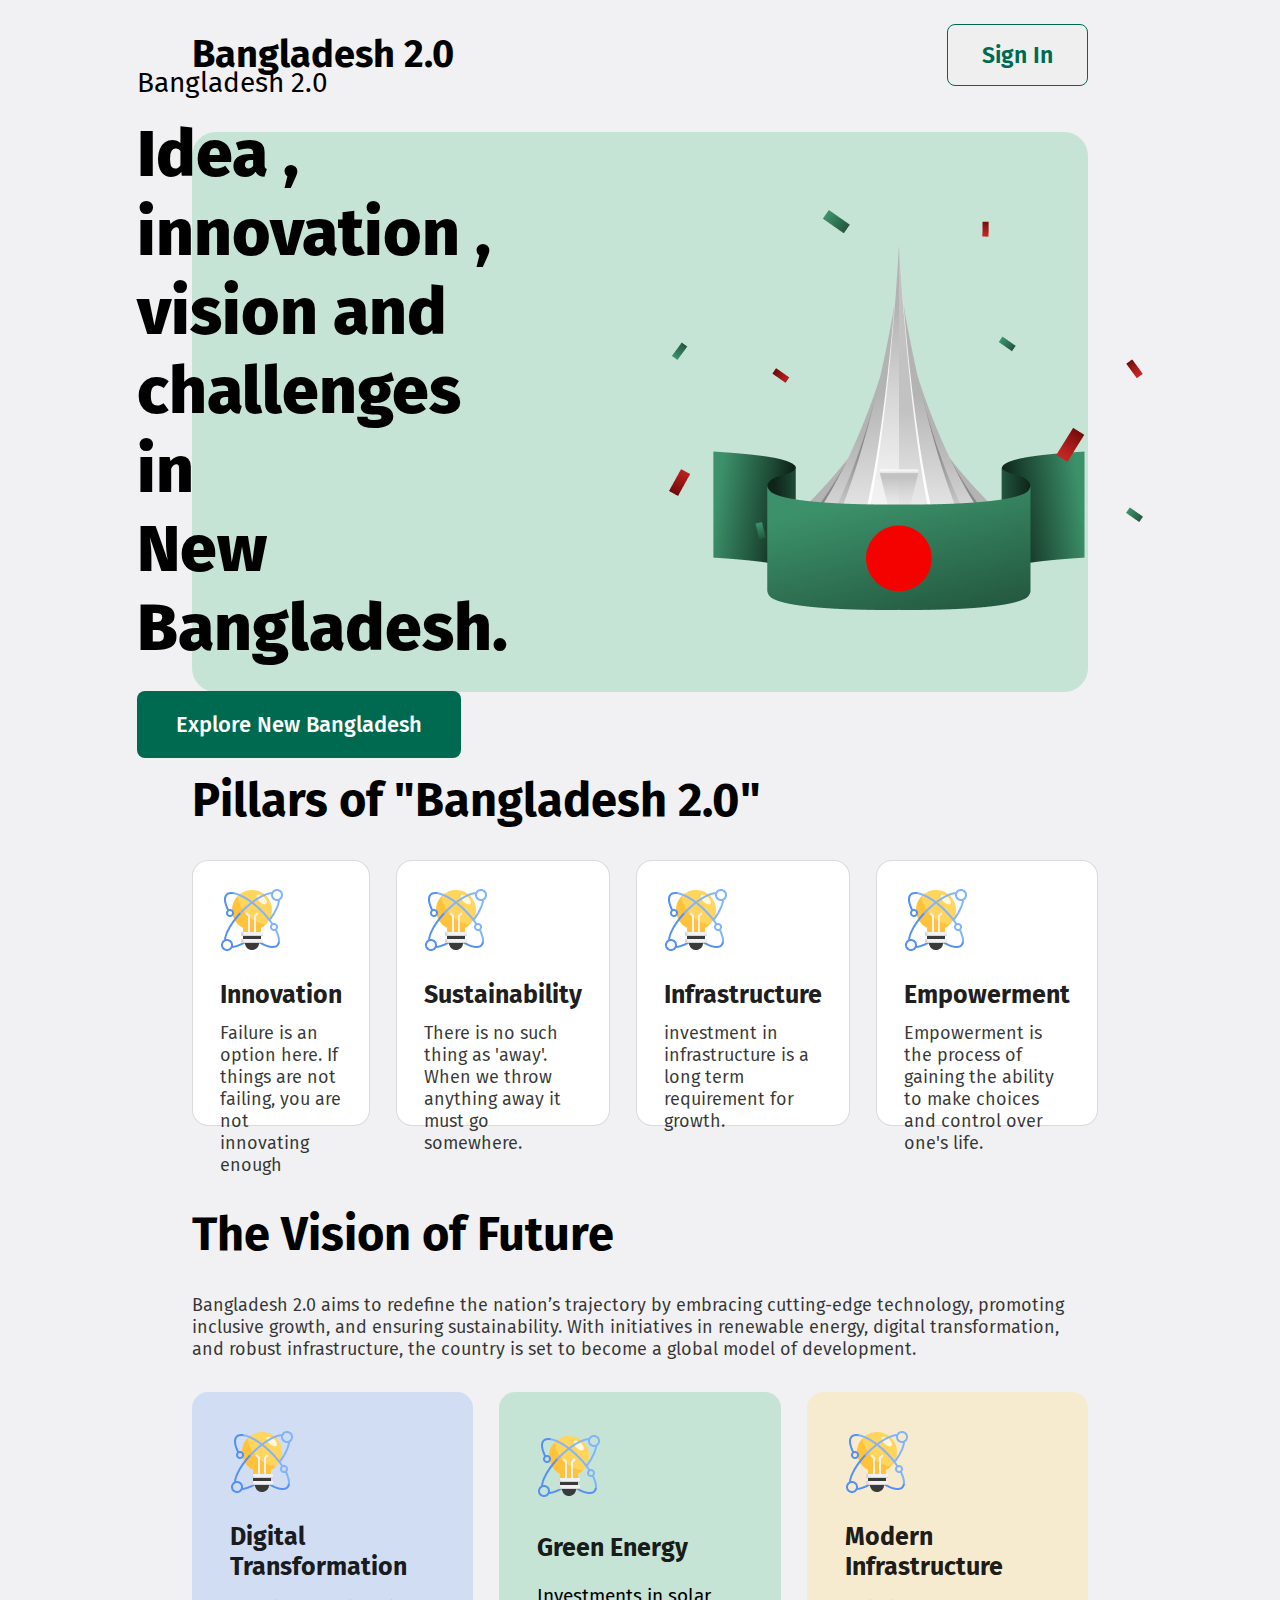
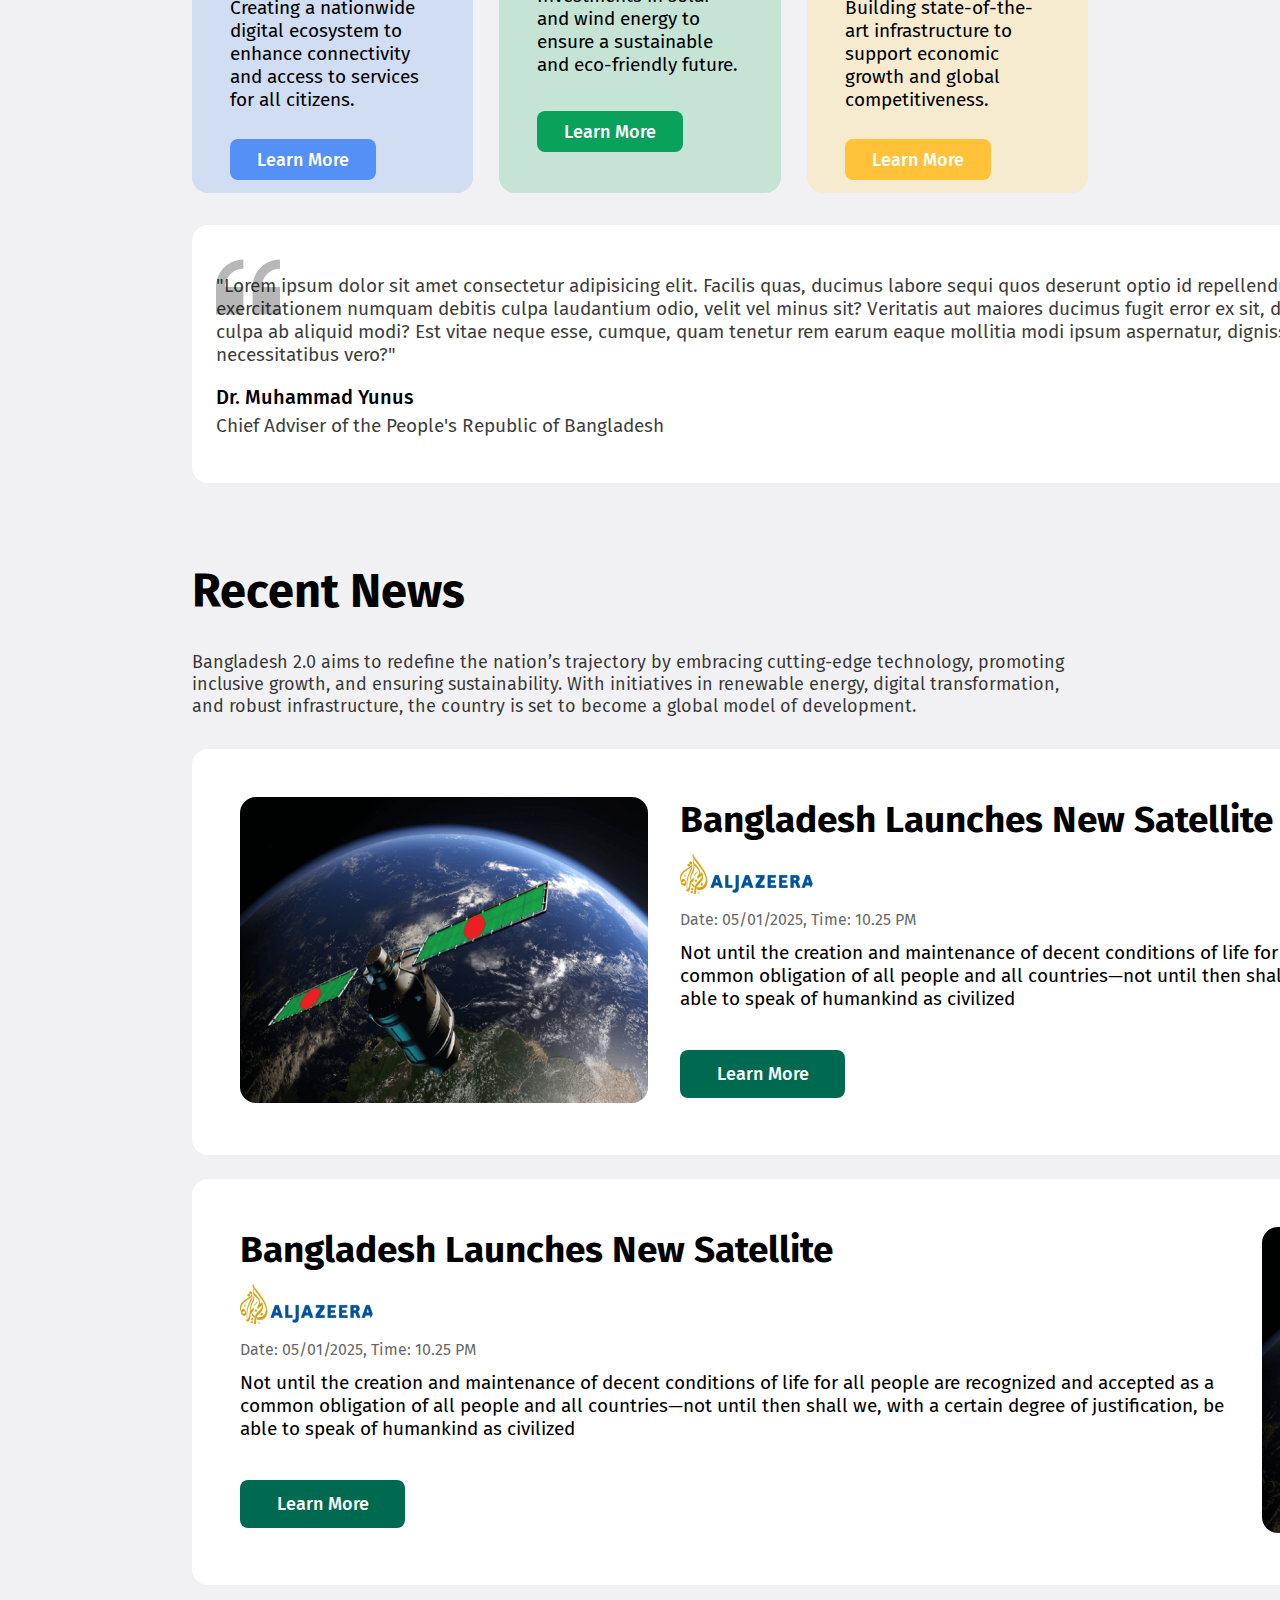
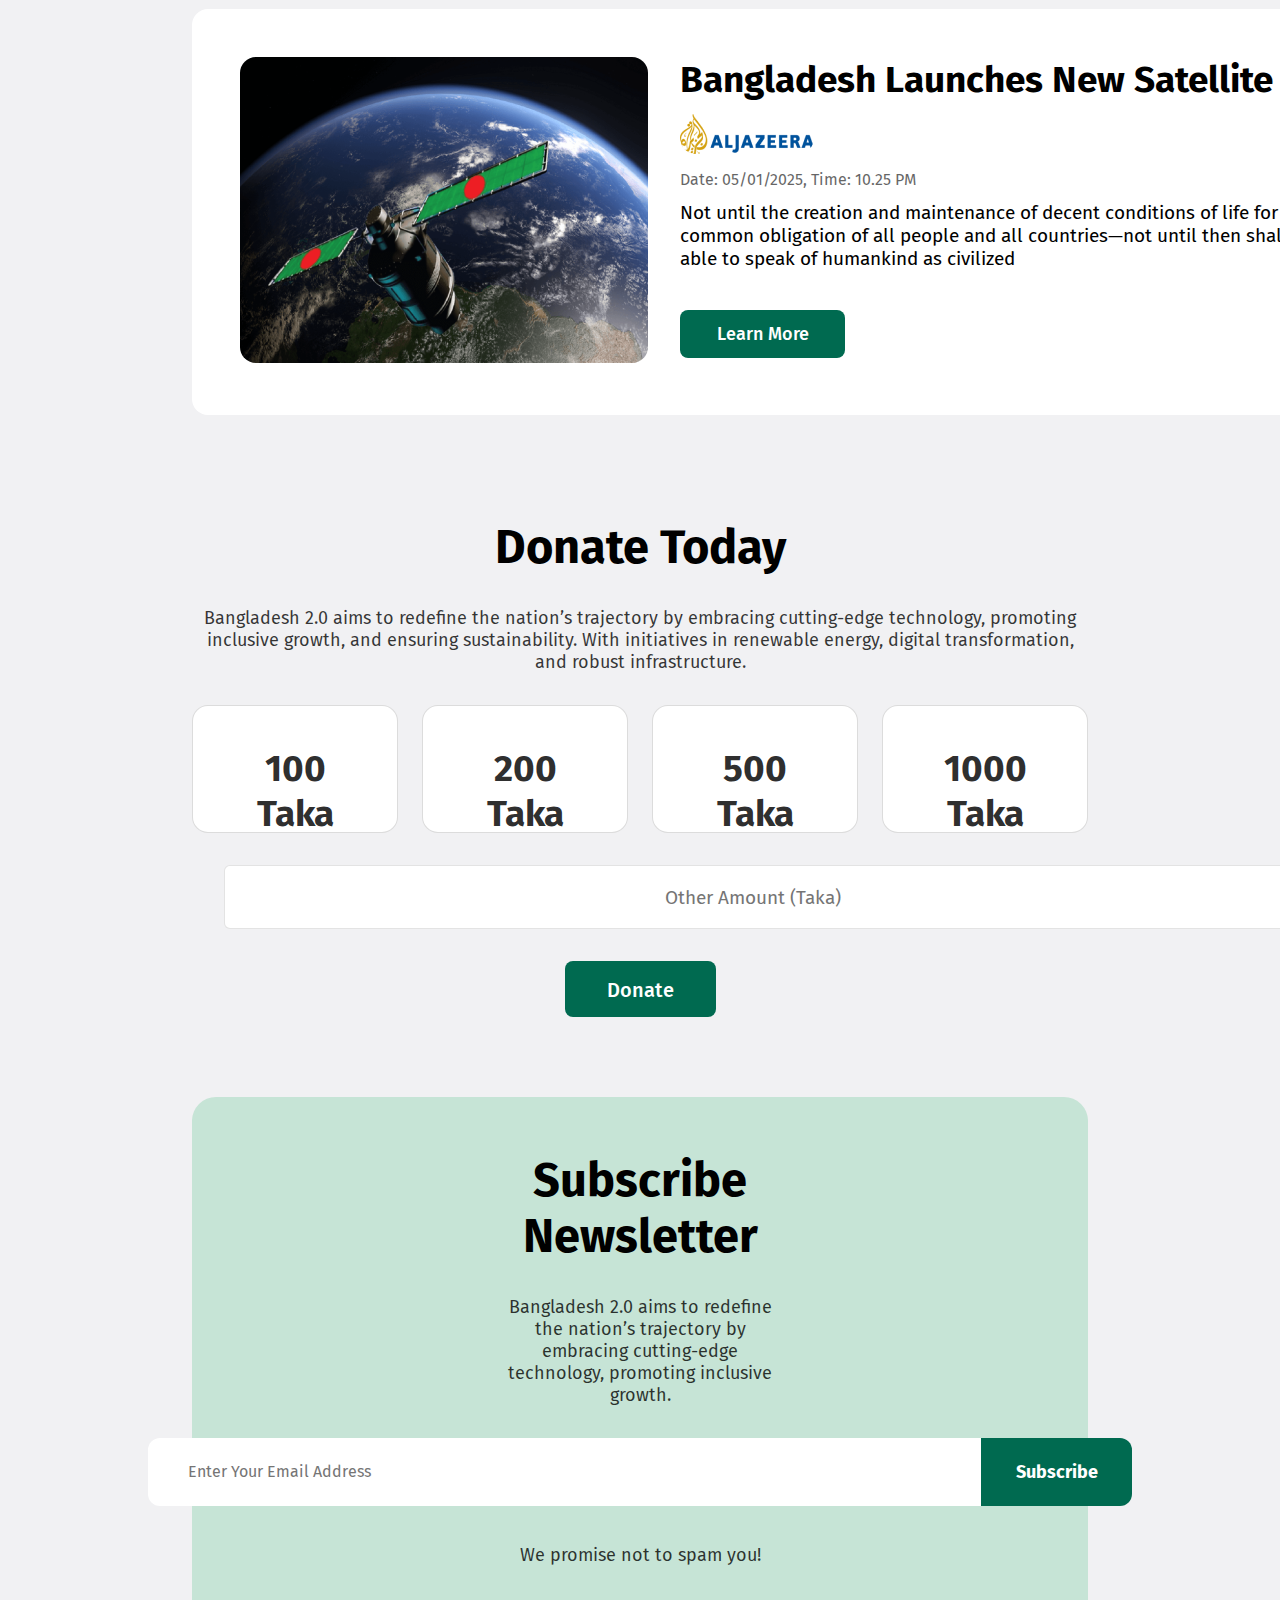
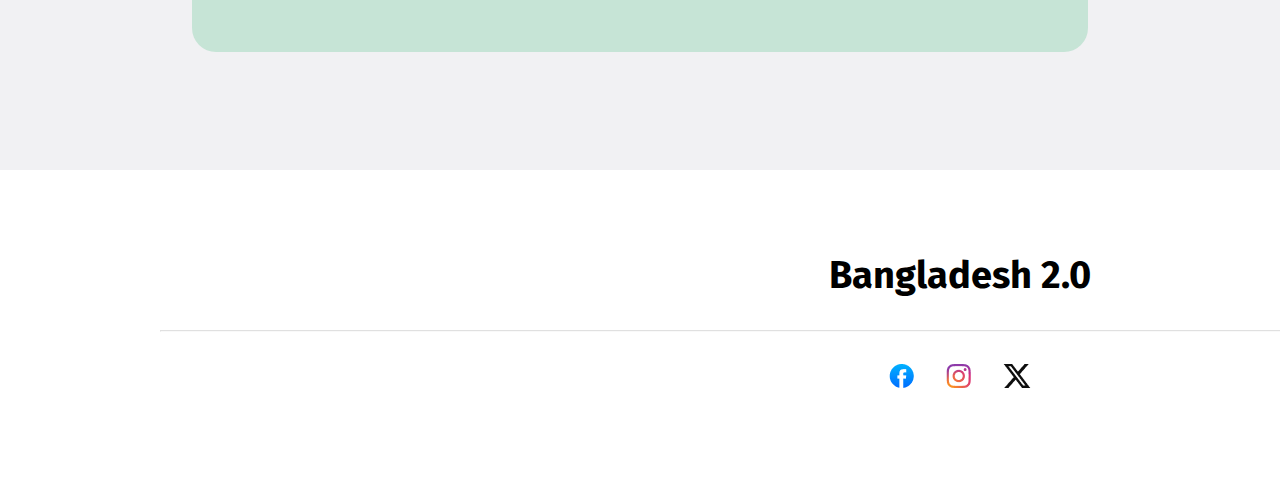
==== index.html @ 7dfcede5 "added hover effect and fixde name issue" ====
<!DOCTYPE html>
<html lang="en">

<head>
    <meta charset="UTF-8">
    <meta name="viewport" content="width=device-width, initial-scale=1.0">
    <title>Bangladesh 2.0</title>
    <link rel="preconnect" href="https://fonts.googleapis.com">
    <link rel="preconnect" href="https://fonts.gstatic.com" crossorigin>
    <link
        href="https://fonts.googleapis.com/css2?family=Fira+Sans:ital,wght@0,100;0,200;0,300;0,400;0,500;0,600;0,700;0,800;0,900;1,100;1,200;1,300;1,400;1,500;1,600;1,700;1,800;1,900&family=Open+Sans:ital,wght@0,300..800;1,300..800&display=swap"
        rel="stylesheet">
    <link rel="stylesheet" href="./Style/style.css">
    <link rel="shortcut icon" href="./assets/images.jpeg" type="image/x-icon">
</head>

<body class="fira-sans-regular">
    <header>
        <nav class="nav-bar">
            <a href=""><h2 class="nav-title">Bangladesh 2.0</h2></a>
            <button class="nav-btn">Sign In</button>
        </nav>

    </header>
    <main>
        <div class="bd-2-0">
            <div>
                <h4 class="header-subtitle">Bangladesh 2.0</h4>
                <h1 class="header-title">Idea , innovation , <br>
                    vision and challenges in <br> New Bangladesh.</h1>
                <button class="explore-btn">Explore New Bangladesh</button>
            </div>
            <div>
                <img src="./assets/hero.png" alt="">
            </div>
        </div>

        <div class="Pillars-of-bd">
            <h2 class="pillar-title">Pillars of "Bangladesh 2.0"</h2>
            <div class="pillar-box">
                <div class="box-style">
                    <img src="./assets/card-icon.png" alt="">
                    <h4 class="piller-header">Innovation</h4>
                    <p class="header-description">Failure is an option here. If things are not failing, you are not innovating enough </p>
                </div>
                <div class="box-style">
                    <img src="./assets/card-icon.png" alt="">
                    <h4 class="piller-header">Sustainability</h4>
                    <p class="header-description">There is no such thing as 'away'. When we throw anything away it must go somewhere.</p>
                </div>
                <div class="box-style">
                    <img src="./assets/card-icon.png" alt="">
                    <h4 class="piller-header">Infrastructure</h4>
                    <p class="header-description">investment in infrastructure is a long term requirement for growth.</p>
                </div>
                <div class="box-style">
                    <img src="./assets/card-icon.png" alt="">
                    <h4 class="piller-header">Empowerment</h4>
                    <p class="header-description">Empowerment is the process of gaining the ability to make choices and control over one's life. </p>
                </div>
            </div>
        </div>

        <div class="vision-section">
            <h2 class="vision-title">The Vision of Future</h2>
            <p class="vision-description">Bangladesh 2.0 aims to redefine the nation’s trajectory by embracing
                cutting-edge technology, promoting inclusive growth, and ensuring sustainability. With initiatives in
                renewable energy, digital transformation, and robust infrastructure, the country is set to become a
                global model of development.</p>

            <div class="vision-box">
                <div class="blue-box">
                    <img src="./assets/card-icon.png" alt="">
                    <h4 class="box-title">Digital Transformation</h4>
                    <p class="box-description">Creating a nationwide digital ecosystem to enhance connectivity and
                        access to services for all citizens.</p>
                    <button class="blue-btn">Learn More</button>
                </div>
                <div class="green-box">
                    <img src="./assets/card-icon.png" alt="">
                    <h4 class="box-title">Green Energy</h4>
                    <p class="box-description">Investments in solar and wind energy to ensure a sustainable and
                        eco-friendly future.</p>
                    <button class="green-btn">Learn More</button>
                </div>
                <div class="yellow-box">
                    <img src="./assets/card-icon.png" alt="">
                    <h4 class="box-title">Modern Infrastructure</h4>
                    <p class="box-description">Building state-of-the-art infrastructure to support economic growth and
                        global competitiveness.</p>
                    <button class="yellow-btn">Learn More</button>
                </div>
            </div>
            <div class="quote">
                <div class="quote-img">
                    <p class="quote-description">"Lorem ipsum dolor sit amet consectetur adipisicing elit. Facilis quas,
                        ducimus labore sequi quos deserunt optio id repellendus tempora veniam amet porro corporis
                        exercitationem numquam debitis culpa laudantium odio, velit vel minus sit? Veritatis aut maiores
                        ducimus fugit error ex sit, dignissimos eum tempora perferendis a rem culpa ab aliquid modi? Est
                        vitae neque esse, cumque, quam tenetur rem earum eaque mollitia modi ipsum aspernatur,
                        dignissimos excepturi aliquam architecto soluta necessitatibus vero?"</p>
                    <h3 class="dr">Dr. Muhammad Yunus</h3>
                    <p class="dr-title">Chief Adviser of the People's Republic of Bangladesh</p>
                </div>
            </div>
        </div>

        <div class="news-section">
            <h2 class="text-style-1">Recent News</h2>
            <p class="text-style-2">Bangladesh 2.0 aims to redefine the nation’s trajectory by embracing cutting-edge
                technology, promoting inclusive growth, and ensuring sustainability. With initiatives in renewable
                energy, digital transformation, and robust infrastructure, the country is set to become a global model
                of development.</p>
                
                <div class="news-container">
                    <div class="news-box">
                        <div>
                            <img src="./assets/satelite.png" alt="">
                        </div>
                        <div>
                            <h2 class="news-title">Bangladesh Launches New Satellite</h2>
                            <img src="./assets/al-jazeera.png" alt="">
                            <p class="Time-date">Date: 05/01/2025, Time: 10.25 PM</p>
                            <p class="news-details">Not until the creation and maintenance of decent conditions of life for all people are recognized
                                and accepted as a common obligation of all people and all countries—not until then shall we,
                                with a certain degree of justification, be able to speak of humankind as civilized</p>
                            <button class="learn-more">Learn More</button>    
                        </div>
                    </div>
                    <div class="news-box">
                        <div>
                            <h2 class="news-title">Bangladesh Launches New Satellite</h2>
                            <img src="./assets/al-jazeera.png" alt="">
                            <p class="Time-date">Date: 05/01/2025, Time: 10.25 PM</p>
                            <p class="news-details">Not until the creation and maintenance of decent conditions of life for all people are recognized
                                and accepted as a common obligation of all people and all countries—not until then shall we,
                                with a certain degree of justification, be able to speak of humankind as civilized</p>
                            <button class="learn-more">Learn More</button>    
                        </div>
                        <div>
                            <img src="./assets/satelite.png" alt="">
                        </div>
                    </div>
                    <div class="news-box">
                        <div>
                            <img src="./assets/satelite.png" alt="">
                        </div>
                        <div>
                            <h2 class="news-title">Bangladesh Launches New Satellite</h2>
                            <img src="./assets/al-jazeera.png" alt="">
                            <p class="Time-date">Date: 05/01/2025, Time: 10.25 PM</p>
                            <p class="news-details">Not until the creation and maintenance of decent conditions of life for all people are recognized
                                and accepted as a common obligation of all people and all countries—not until then shall we,
                                with a certain degree of justification, be able to speak of humankind as civilized</p>
                            <button class="learn-more">Learn More</button>    
                        </div>
                    </div>
                </div>
        </div>

        <div class="donate-section">
            <h2 class="text-style-1">Donate Today</h2>
            <p class="text-style-2">Bangladesh 2.0 aims to redefine the nation’s trajectory by embracing cutting-edge technology, promoting inclusive growth, and ensuring sustainability. With initiatives in renewable energy, digital transformation, and robust infrastructure.</p>
            <div class="donate-amount">
                    <button class="tk">100 Taka</button>
                    <button class="tk">200 Taka</button>
                    <button class="tk">500 Taka</button>
                    <button class="tk">1000 Taka</button>
            </div>
            <input class="other-amount" type="number" placeholder="Other Amount (Taka)">
            <br>
            <button class="donate-btn">Donate</button>
        </div>

        <div class="subscrib-section">
            <h2 class="subs-title">Subscribe Newsletter</h2>
            <p class="subs-description">Bangladesh 2.0 aims to redefine the nation’s trajectory by embracing cutting-edge <br> technology, promoting inclusive growth.</p>
            <div class="subscribe-box">
                <input class="email-box" type="text" placeholder="Enter Your Email Address">
                <button class="subs-btn">Subscribe</button>
            </div>
            <br>
            <br>
            <p class="subs-description">We promise not to spam you!</p>
        </div>
        
    </main>
    <footer>
        <div class="footer-section">
            <div class="footer-content">
                <a href=""><h2 class="footer-title">Bangladesh 2.0</h2></a>
            <hr>
            <div class="footer-img">
                <a href=""><img src="./assets/facebook.png" alt=""></a>
                <a href=""><img src="./assets/instagram.png" alt=""></a>
                <a href=""><img src="./assets/x.png" alt=""></a>
            </div>
            </div>
        </div>
        
    </footer>

</body>

</html>
---- Style/style.css ----
/* font style */
.fira-sans-regular {
    font-family: "Fira Sans", serif;
    font-weight: 400;
    font-style: normal;
}


* {
    margin: 0px;
    padding: 0px;
}

/* shared style */

.text-style-1 {
    font-size: 47px;
    font-weight: 700;
    margin-bottom: 32px;
}

.text-style-2 {
    font-size: 18px;
    color: rgba(0, 0, 0, 0.781);
    margin-bottom: 32px;
}

header {
    background-color: #F1F1F3;
}

main {
    background-color: #F1F1F3;
}

footer{
    background-color: #F1F1F3;
    padding-top: 38px;
}

.nav-bar {
    display: flex;
    justify-content: space-between;
    padding-bottom: 22px;
}

.nav-title {
    font-size: 38px;
    font-weight: bold;
    padding: 31px 192px;
}

header nav a{
    text-decoration: none;
    color: black;
}

/* BD-2.0 style */

.nav-btn {
    color: #006A50;
    border: 1px solid #006A50;
    border-radius: 8px;
    height: 62px;
    width: 141px;
    font-size: 23px;
    font-weight: 600;
    padding: 15px 30px;
    margin: 24px 192px;
    font-family: "Fira Sans", serif;
    cursor: pointer;
}

.nav-btn:hover{
    color: #FFFFFF;
    background-color: #006A50;
}

.bd-2-0 {
    display: flex;
    align-items: center;
    justify-content: center;
    background-color: #C6E4D6;
    gap: 160px;
    margin: 0px 192px;
    border-radius: 24px;
    height: 560px;
}

.header-subtitle {
    font-size: 28px;
    font-weight: 400;
    margin-bottom: 15px;
}

.header-title {
    font-size: 66px;
    font-weight: 800;
    margin-bottom: 24px;
}

.explore-btn {
    color: #FFFFFF;
    height: 67px;
    width: 324px;
    background-color: #006A50;
    padding: 17px 34px;
    font-size: 22px;
    font-family: "Fira Sans", serif;
    font-weight: 500;
    border-radius: 8px;
    border: none;
    cursor: pointer;
}

.explore-btn:hover{
    color: white;
    background-color: #527a68;
}

/* pillar section style */

.Pillars-of-bd {
    margin: 80px 192px;
}

.pillar-title {
    font-size: 47px;
    font-weight: 700;
    margin-bottom: 32px;
}

.pillar-box {
    display: flex;
    gap: 26px;
}

.box-style {
    height: 210px;
    width: 360px;
    background-color: white;
    border-radius: 16px;
    border: 1px solid rgba(14, 14, 14, 0.15);
    padding: 27px;
}

.piller-header {
    font-size: 25px;
    font-weight: bold;
    color: rgba(0, 0, 0, 0.89);
    margin-top: 24px;
    margin-bottom: 12px;
}

.header-description {
    font-size: 18px;
    color: rgba(0, 0, 0, 0.781);

}

/* vision section style */

.vision-section {
    margin: 80px 192px;
}

.vision-title {
    font-size: 47px;
    font-weight: 700;
    margin-bottom: 32px;
}

.vision-description {
    font-size: 18px;
    color: rgba(0, 0, 0, 0.781);
    margin-bottom: 32px;
}

.vision-box {
    display: flex;
    gap: 26px;
    margin-bottom: 32px;
}

.blue-box {
    height: 325px;
    width: 492px;
    background-color: rgba(84, 144, 245, 0.2);
    border: none;
    border-radius: 16px;
    padding: 38px;
    display: flex;
    flex-direction: column;
    justify-content: space-around;
    align-items: start;
}

.blue-btn {
    height: 41px;
    width: 146px;
    color: white;
    background-color: #5490F5;
    border: none;
    border-radius: 8px;
    padding: 10px 20px;
    font-size: 18px;
    font-family: "Fira Sans", serif;
    font-weight: 500;
    cursor: pointer;
}

.blue-btn:hover{
    color: #5490F5;
    background-color: white;
}

.green-box {
    height: 325px;
    width: 492px;
    background-color: #C6E4D6;
    border: none;
    border-radius: 16px;
    padding: 38px;
    display: flex;
    flex-direction: column;
    justify-content: space-around;
    align-items: start;
}

.green-btn {
    height: 41px;
    width: 146px;
    color: white;
    background-color: #09A15C;
    border: none;
    border-radius: 8px;
    padding: 10px 20px;
    font-size: 18px;
    font-family: "Fira Sans", serif;
    font-weight: 500;
    cursor: pointer;
}

.green-btn:hover{
    color: #09A15C;
    background-color: white;
}

.yellow-box {
    height: 325px;
    width: 492px;
    background-color: #F7EBCF;
    border: none;
    border-radius: 16px;
    padding: 38px;
    display: flex;
    flex-direction: column;
    justify-content: space-around;
    align-items: start;
}

.yellow-btn {
    height: 41px;
    width: 146px;
    color: white;
    background-color: #FFC239;
    border: none;
    border-radius: 8px;
    padding: 10px 20px;
    font-size: 18px;
    font-family: "Fira Sans", serif;
    font-weight: 500;
    cursor: pointer;
}

.yellow-btn:hover{
    color: #FFC239;
    background-color: white;
}

.box-title {
    font-size: 25px;
    font-weight: bold;
    color: rgba(0, 0, 0, 0.89);
    margin-top: 28px;
    margin-bottom: 14px;
}

.box-description {
    font-size: 19px;
    margin-bottom: 28px;

}

/* quote style */

.quote {
    height: 180px;
    width: 1470px;
    background-color: white;
    border: none;
    border-radius: 16px;
    padding: 30px 24px 48px;

}

.quote-img {
    background: url(../assets/quote-bg.png);
    background-repeat: no-repeat;
    background-position: top left;
}

.quote-description {
    font-size: 19px;
    color: #0e0e0ed2;
    padding: 19px 0px;
    /* margin-bottom: 12px; */
}

.dr {
    font-size: 20px;
    font-weight: 500;
    margin-bottom: 5px;

}

.dr-title {
    font-size: 19px;
    color: #0e0e0ed2;
    /* margin-bottom: 12px; */
}

/* news section style */

.news-section {
    margin: 80px 192px;
}

.news-container {
    /* margin: 80px 192px; */
    display: flex;
    flex-direction: column;

}

.news-box {
    height: 310px;
    width: 1430px;
    padding: 48px;
    border: none;
    border-radius: 16px;
    background-color: white;
    display: flex;
    gap: 32px;
}

.news-title {
    font-size: 37px;
    font-weight: bold;
    margin-bottom: 12px;
}

.Time-date {
    margin: 12px 0;
    opacity: 0.6;
}

.news-details {
    font-size: 19px;
    margin-bottom: 40px;
}

.learn-more {
    color: #FFFFFF;
    height: 48px;
    width: 165px;
    background-color: #006A50;
    padding: 13px 26px;
    font-size: 18px;
    font-family: "Fira Sans", serif;
    font-weight: 500;
    border-radius: 8px;
    border: none;
    cursor: pointer;
}

.learn-more:hover{
    color: #006A50;
    background-color: transparent;
    border: 2px solid #006A50;
}

.news-container .news-box {
    margin-bottom: 24px;
}

.news-container img {
    border-radius: 16px;
}

/* donate section style */

.donate-section {
    text-align: center;
    margin: 80px 192px;
}

.donate-amount {
    display: flex;
    align-items: center;
    justify-content: center;
    gap: 24px;
}

.tk {
    height: 128px;
    width: 260px;
    background-color: white;
    border: 1px solid rgba(0, 0, 0, 0.137);
    border-radius: 16px;
    font-size: 37px;
    font-weight: bold;
    padding: 40px;
    color: rgba(0, 0, 0, 0.836);
    font-family: "Fira Sans", serif;
    cursor: pointer;
}

.tk:hover{
    color: black;
    background-color: #C6E4D6;
    /* border: 2px solid #006A50; */
}

.other-amount {
    height: 64px;
    width: 1072px;
    border: 1px solid rgba(0, 0, 0, 0.11);
    border-radius: 6px;
    text-align: center;
    font-size: 19px;
    box-sizing: border-box;
    background: rgb(255, 255, 255);
    margin: 32px 32px;
    font-family: "Fira Sans", serif;
}

.donate-btn{
    color: #FFFFFF;
    height: 56px;
    width: 151px;
    background-color: #006A50;
    padding: 17px 34px;
    font-size: 20px;
    font-family: "Fira Sans", serif;
    font-weight: 500;
    border-radius: 8px;
    border: none;
    cursor: pointer;
}

.donate-btn:hover{
    color: #006A50;
    background-color: transparent;
    border: 2px solid #006A50;
}


/* subscribe section style */

.subscrib-section{
    display: flex;
    flex-direction: column;
    justify-content: center;
    align-items: center;
    background-color: #C6E4D6;
    margin: 0px 192px;
    border-radius: 24px;
    height: 395px;
    padding: 80px 310px;

}

.subs-title{
    font-size: 47px;
    font-weight: 700;
    margin-bottom: 32px;
    text-align: center;
}

.subs-description{
    font-size: 18px;
    color: rgba(0, 0, 0, 0.781);
    margin-bottom: 32px;
    text-align: center;
}
.subscribe-box{
    display: flex;
    gap: 0px;
}

.email-box{
    height: 32px;
    width: 390px;
    text-align: start;
    padding: 18px 403px 18px 40px;
    font-size: 16px;
    color: rgba(0, 0, 0, 0.603);
    /* margin: 32px 0px; */
    border-radius: 12px 0px 0px 12px;
    border: none;
    font-family: "Fira Sans", serif;
}

.subs-btn{
    color: #FFFFFF;
    height: 68px;
    width: 151px;
    background-color: #006A50;
    padding: 17px 34px;
    font-size: 18px;
    font-family: "Fira Sans", serif;
    font-weight: 700;
    border-radius: 0px 12px 12px 0;
    border: none;
    cursor: pointer;
}

.subs-btn:hover{
    color: white;
    background-color: #527a68;
}


/* footer section style */

.footer-section{
    height: 226px;
    width: 1600px;
    padding: 50px 160px;
    margin-top: 80px;
    background-color: white;
} 

.footer-content{
    display: flex;
    flex-direction: column;
}

.footer-title{
    font-size: 38px;
    font-weight: 700;
    margin: 32px 32px;
    text-align: center;
    
}

.footer-img{
    display: flex;
    justify-content: center;
    gap: 32px;
    margin-top: 32px;
}

footer a{
    text-decoration: none;
    color: black;
}

hr{
    opacity: 0.3;
}
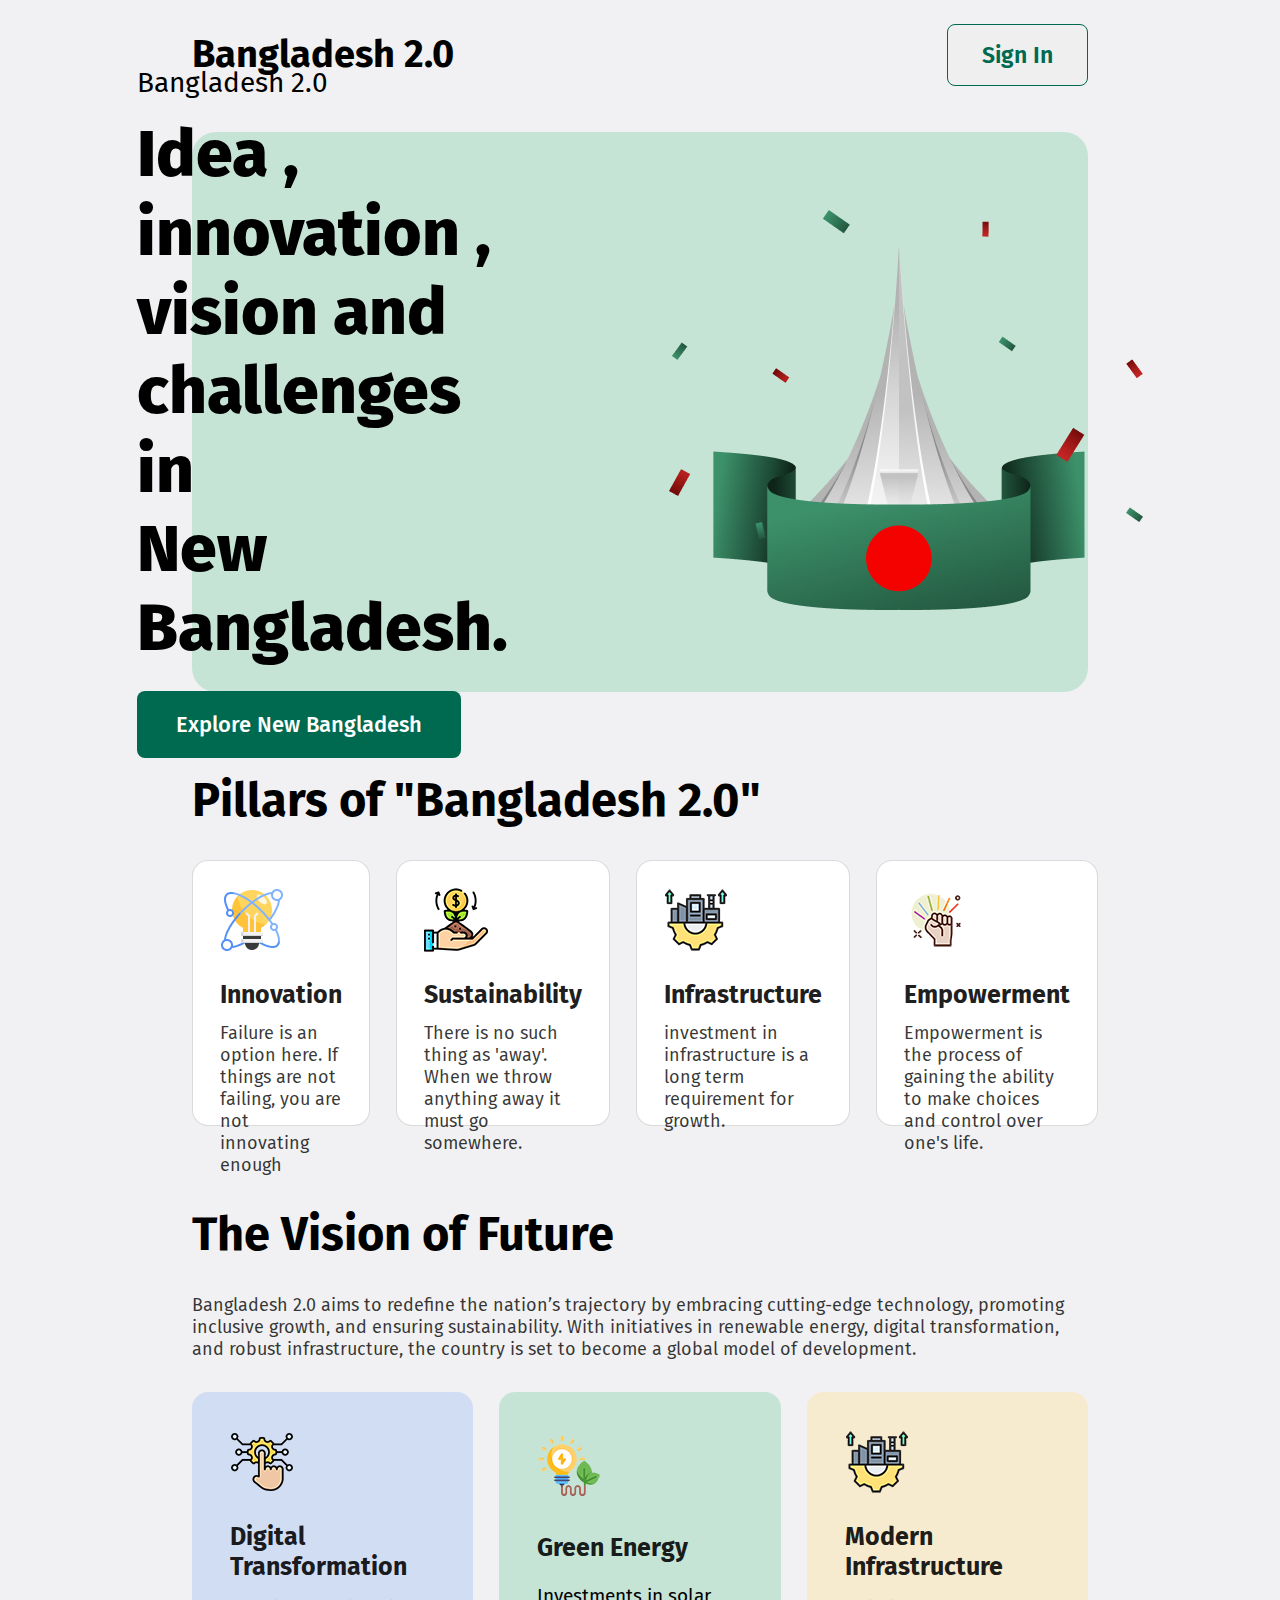
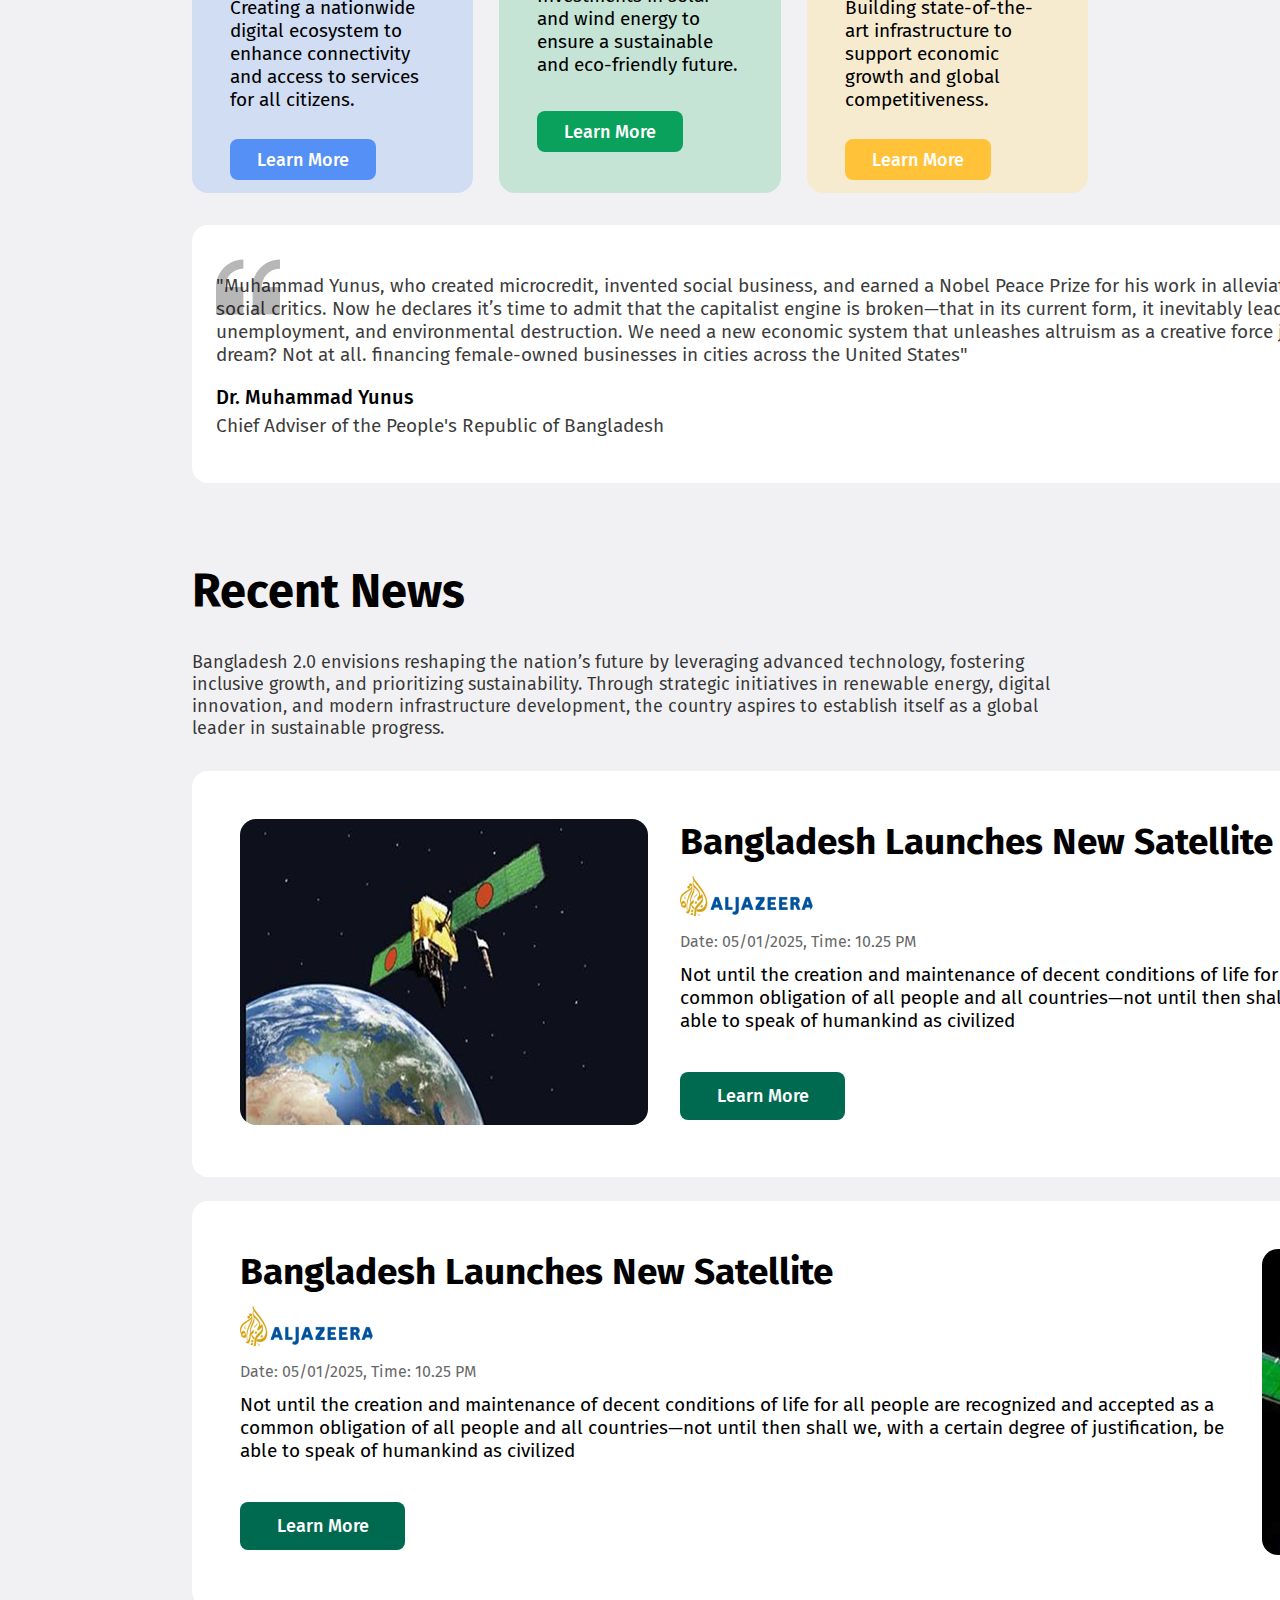
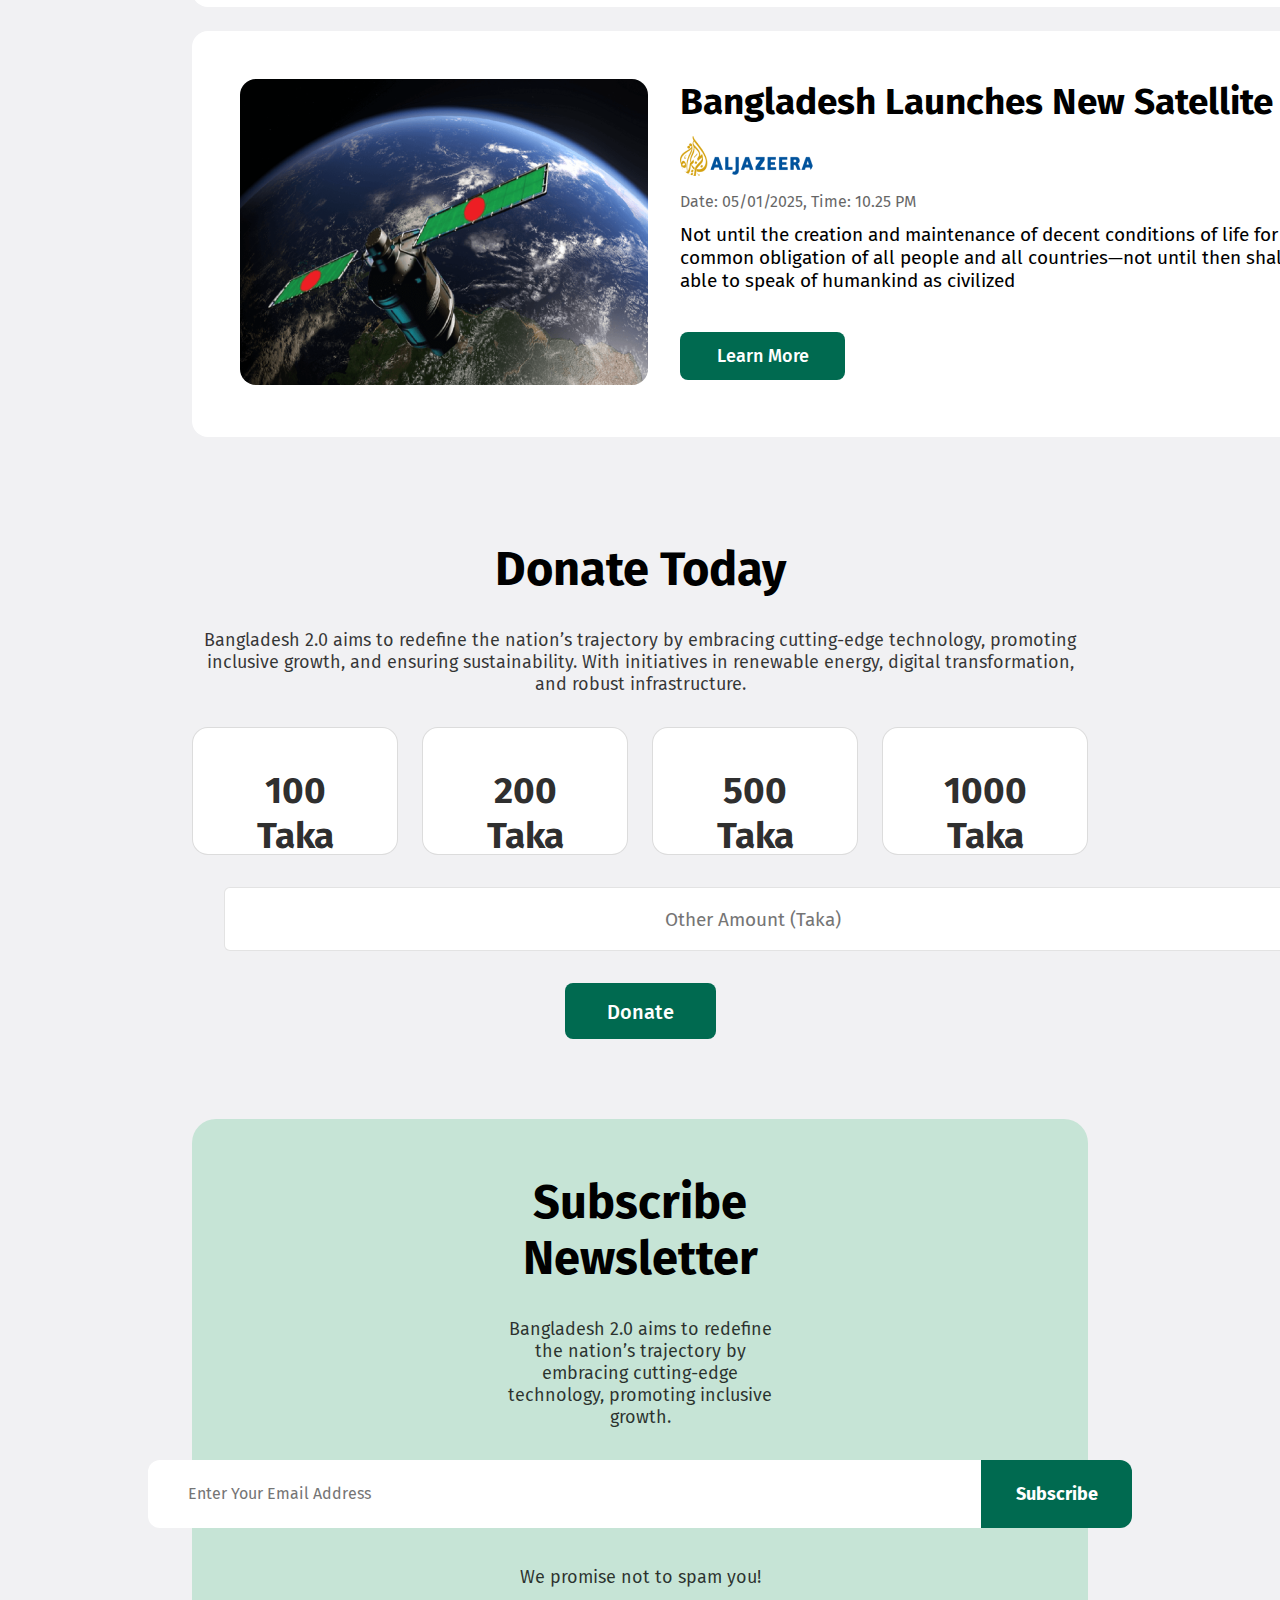
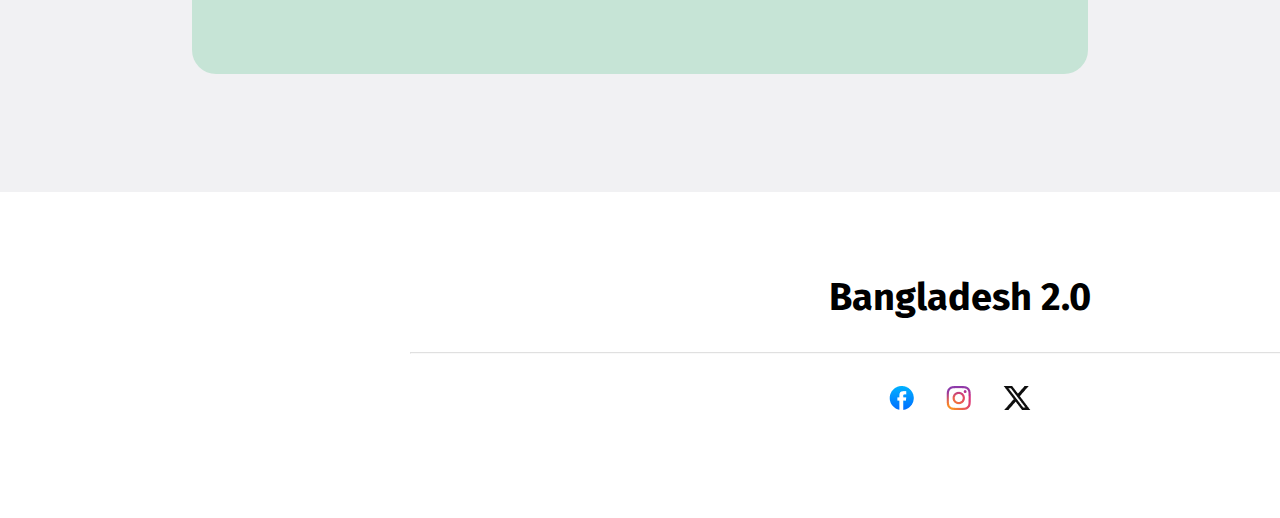
==== commit 35727648: "changed icons and added text insted of lorems" ====
--- a/index.html
+++ b/index.html
@@ -44,17 +44,17 @@
                     <p class="header-description">Failure is an option here. If things are not failing, you are not innovating enough </p>
                 </div>
                 <div class="box-style">
-                    <img src="./assets/card-icon.png" alt="">
+                    <img src="./assets/Sustainability icon.png" alt="">
                     <h4 class="piller-header">Sustainability</h4>
                     <p class="header-description">There is no such thing as 'away'. When we throw anything away it must go somewhere.</p>
                 </div>
                 <div class="box-style">
-                    <img src="./assets/card-icon.png" alt="">
+                    <img src="./assets/infrustrructure icon.png" alt="">
                     <h4 class="piller-header">Infrastructure</h4>
                     <p class="header-description">investment in infrastructure is a long term requirement for growth.</p>
                 </div>
                 <div class="box-style">
-                    <img src="./assets/card-icon.png" alt="">
+                    <img src="./assets/empowerment icon.png" alt="">
                     <h4 class="piller-header">Empowerment</h4>
                     <p class="header-description">Empowerment is the process of gaining the ability to make choices and control over one's life. </p>
                 </div>
@@ -70,21 +70,21 @@
 
             <div class="vision-box">
                 <div class="blue-box">
-                    <img src="./assets/card-icon.png" alt="">
+                    <img src="./assets/Digital Transformation icon.png" alt="">
                     <h4 class="box-title">Digital Transformation</h4>
                     <p class="box-description">Creating a nationwide digital ecosystem to enhance connectivity and
                         access to services for all citizens.</p>
                     <button class="blue-btn">Learn More</button>
                 </div>
                 <div class="green-box">
-                    <img src="./assets/card-icon.png" alt="">
+                    <img src="./assets/green energy icon.png" alt="">
                     <h4 class="box-title">Green Energy</h4>
                     <p class="box-description">Investments in solar and wind energy to ensure a sustainable and
                         eco-friendly future.</p>
                     <button class="green-btn">Learn More</button>
                 </div>
                 <div class="yellow-box">
-                    <img src="./assets/card-icon.png" alt="">
+                    <img src="./assets/infrustrructure icon.png" alt="">
                     <h4 class="box-title">Modern Infrastructure</h4>
                     <p class="box-description">Building state-of-the-art infrastructure to support economic growth and
                         global competitiveness.</p>
@@ -93,12 +93,7 @@
             </div>
             <div class="quote">
                 <div class="quote-img">
-                    <p class="quote-description">"Lorem ipsum dolor sit amet consectetur adipisicing elit. Facilis quas,
-                        ducimus labore sequi quos deserunt optio id repellendus tempora veniam amet porro corporis
-                        exercitationem numquam debitis culpa laudantium odio, velit vel minus sit? Veritatis aut maiores
-                        ducimus fugit error ex sit, dignissimos eum tempora perferendis a rem culpa ab aliquid modi? Est
-                        vitae neque esse, cumque, quam tenetur rem earum eaque mollitia modi ipsum aspernatur,
-                        dignissimos excepturi aliquam architecto soluta necessitatibus vero?"</p>
+                    <p class="quote-description">"Muhammad Yunus, who created microcredit, invented social business, and earned a Nobel Peace Prize for his work in alleviating poverty, is one of today’s most trenchant social critics. Now he declares it’s time to admit that the capitalist engine is broken—that in its current form, it inevitably leads to rampant inequality, massive unemployment, and environmental destruction. We need a new economic system that unleashes altruism as a creative force just as powerful as self-interest. Is this a pipe dream? Not at all. financing female-owned businesses in cities across the United States"</p>
                     <h3 class="dr">Dr. Muhammad Yunus</h3>
                     <p class="dr-title">Chief Adviser of the People's Republic of Bangladesh</p>
                 </div>
@@ -107,15 +102,12 @@
 
         <div class="news-section">
             <h2 class="text-style-1">Recent News</h2>
-            <p class="text-style-2">Bangladesh 2.0 aims to redefine the nation’s trajectory by embracing cutting-edge
-                technology, promoting inclusive growth, and ensuring sustainability. With initiatives in renewable
-                energy, digital transformation, and robust infrastructure, the country is set to become a global model
-                of development.</p>
+            <p class="text-style-2">Bangladesh 2.0 envisions reshaping the nation’s future by leveraging advanced technology, fostering inclusive growth, and prioritizing sustainability. Through strategic initiatives in renewable energy, digital innovation, and modern infrastructure development, the country aspires to establish itself as a global leader in sustainable progress.</p>
                 
                 <div class="news-container">
                     <div class="news-box">
                         <div>
-                            <img src="./assets/satelite.png" alt="">
+                            <img src="./assets/satelite img 2.png" alt="">
                         </div>
                         <div>
                             <h2 class="news-title">Bangladesh Launches New Satellite</h2>
@@ -138,7 +130,7 @@
                             <button class="learn-more">Learn More</button>    
                         </div>
                         <div>
-                            <img src="./assets/satelite.png" alt="">
+                            <img src="./assets/satelite img 3.png" alt="">
                         </div>
                     </div>
                     <div class="news-box">
--- a/Style/style.css
+++ b/Style/style.css
@@ -569,4 +569,6 @@
 
 hr{
     opacity: 0.3;
-}
+    margin: 0px 250px;
+    
+}
